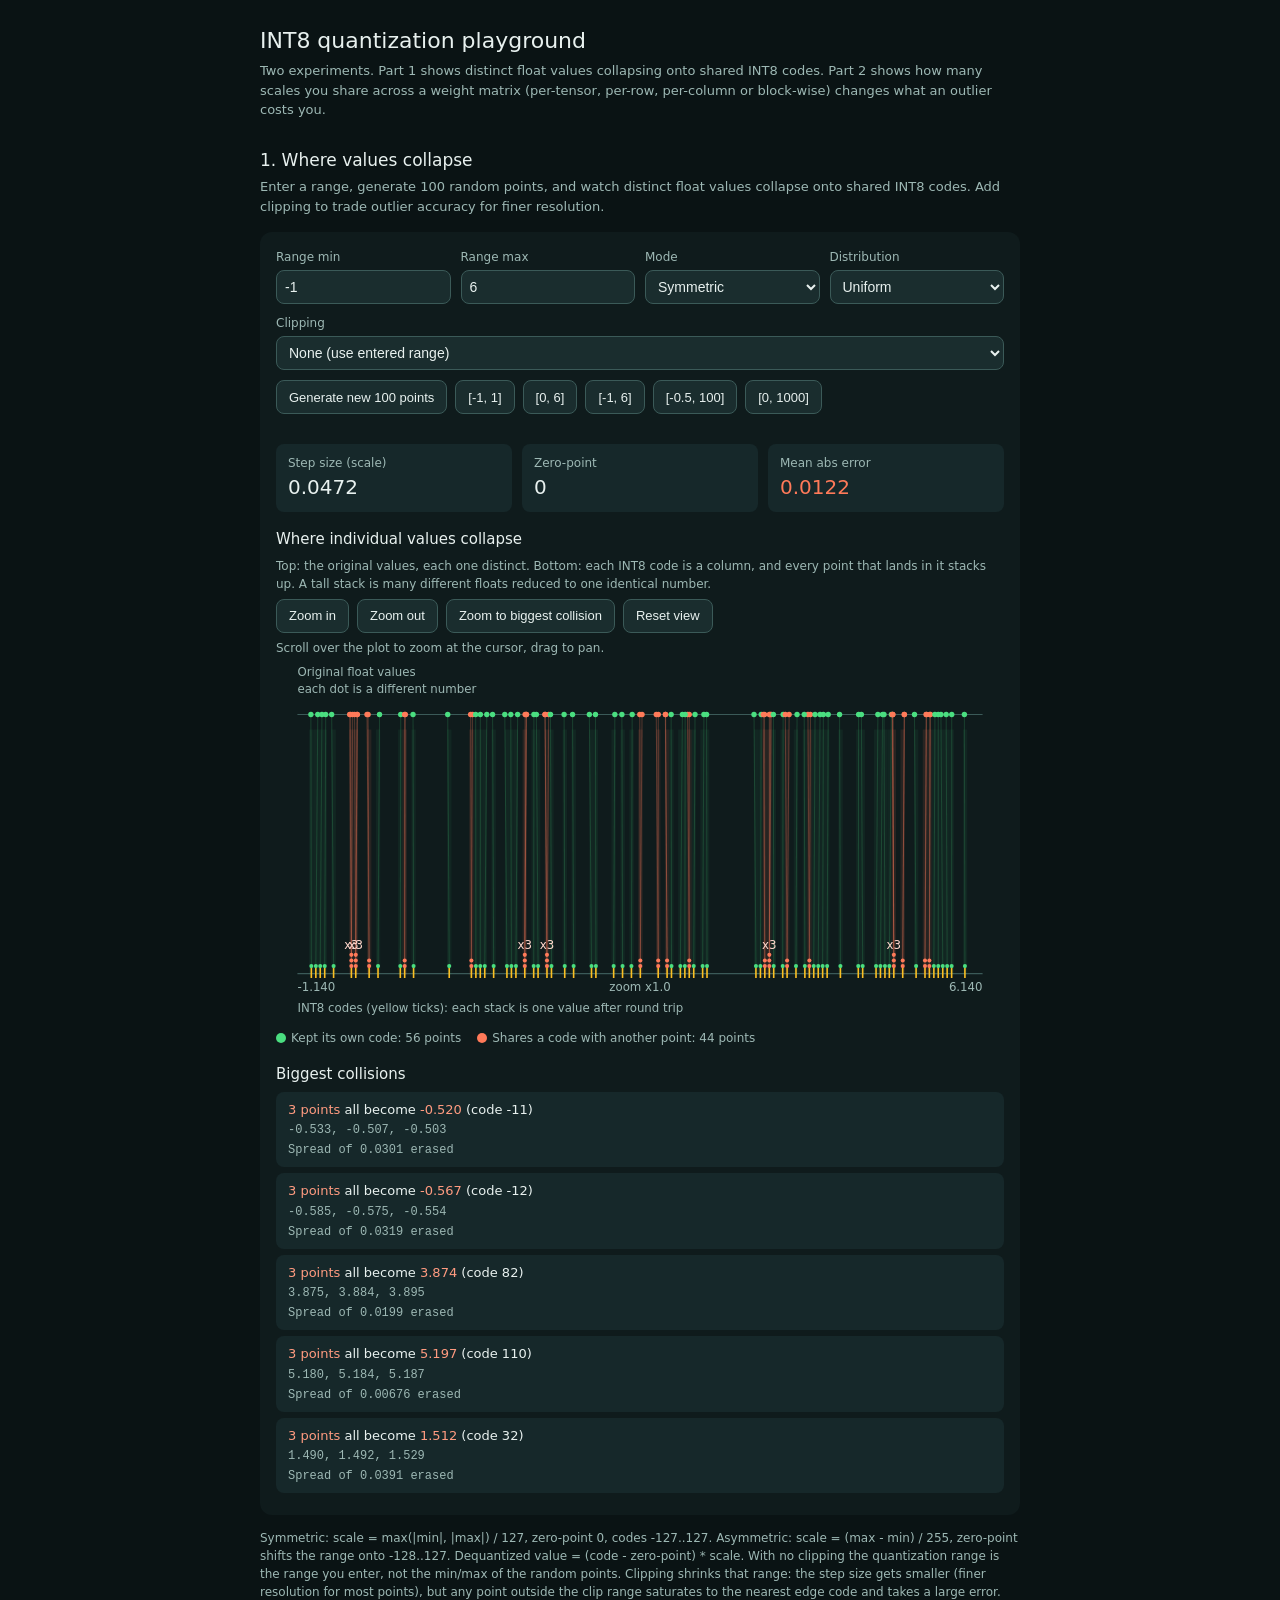
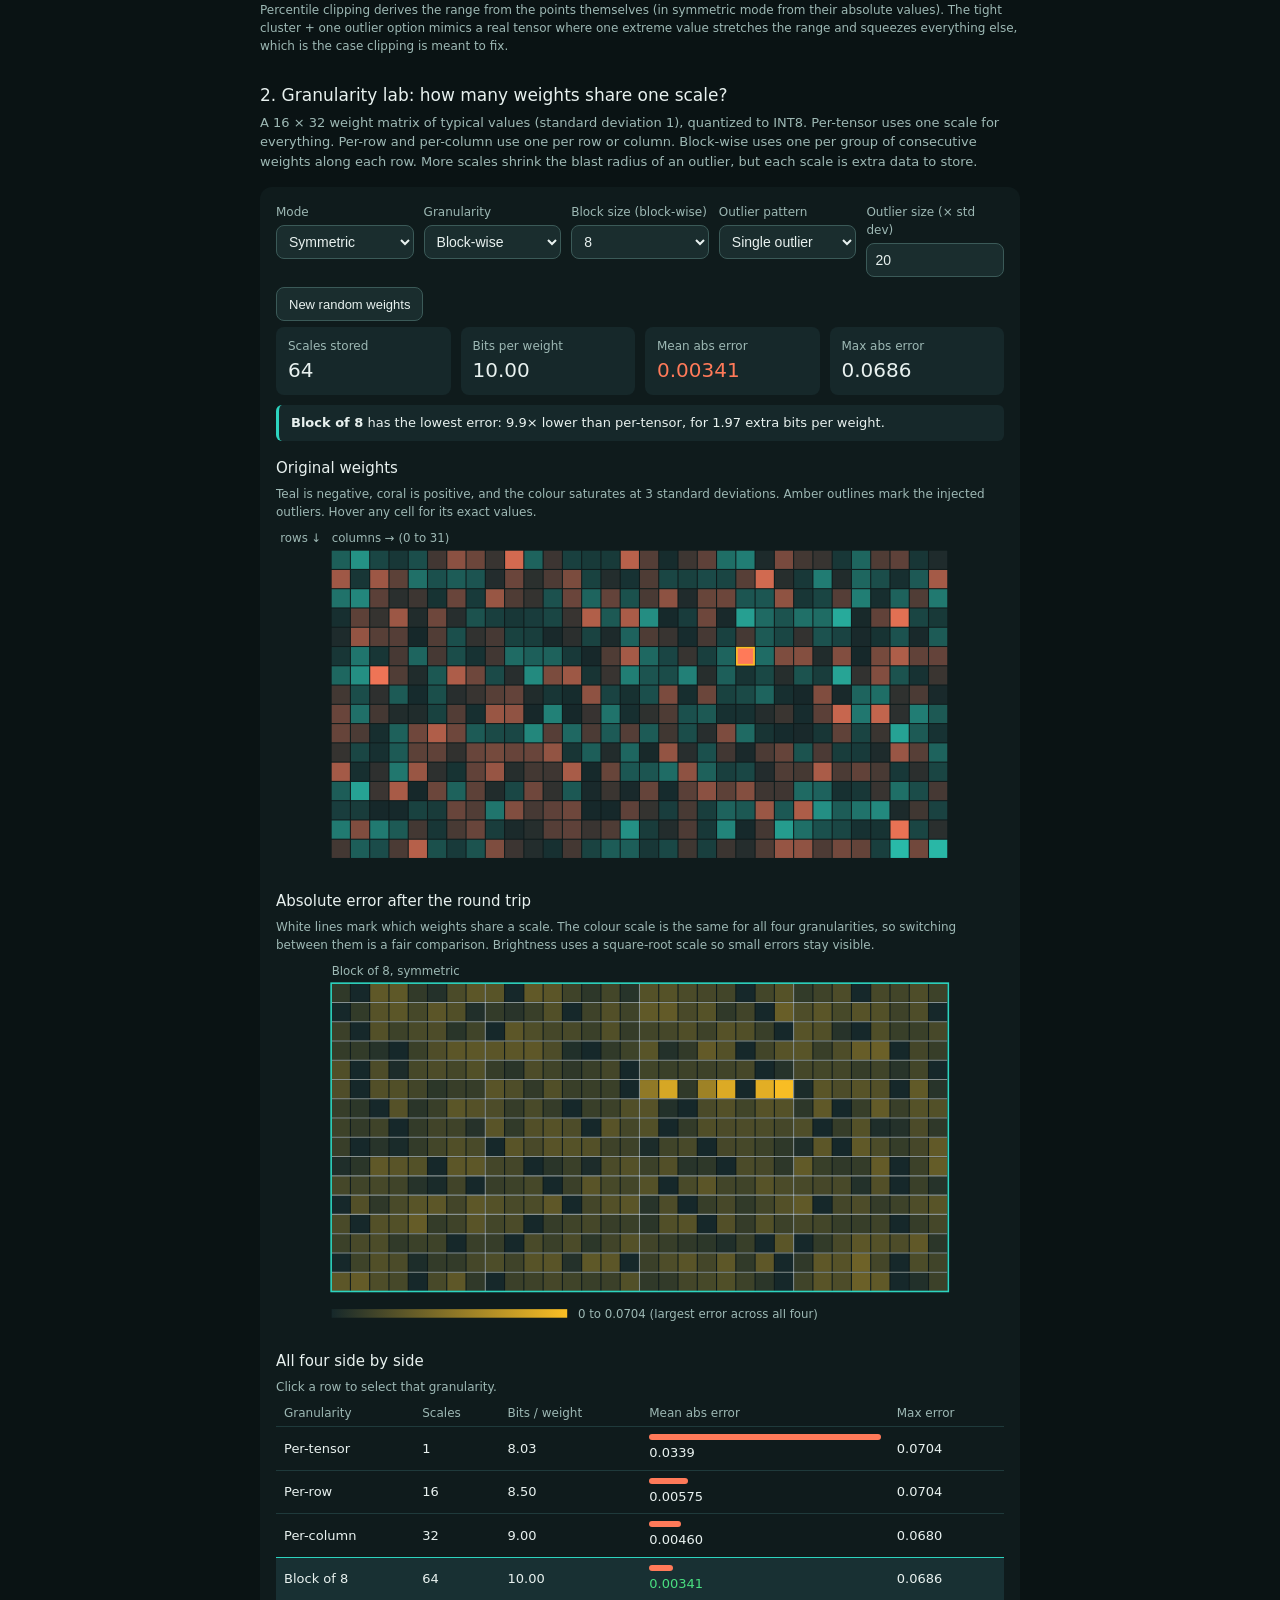
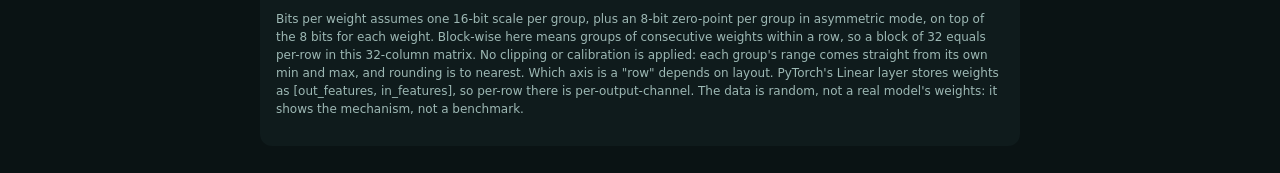
==== quantization-playground/index.html @ a9f08efc "Add INT8 quantization playground and link it under Projects Co-Authored-By: Claude Sonnet 5.5 <norep" ====
<!DOCTYPE html>
<html lang="en">
<head>
<meta charset="UTF-8">
<meta name="viewport" content="width=device-width, initial-scale=1">
<title>INT8 quantization playground</title>
<style>
  body{margin:0;background:#0a1314;color:#e8f1ef;font-family:system-ui,-apple-system,"Segoe UI",Roboto,sans-serif;font-size:14px;line-height:1.5}
  .wrap{max-width:760px;margin:0 auto;padding:24px 16px}
  h1{font-size:22px;font-weight:500;margin:0 0 4px}
  h2{font-size:15px;font-weight:500;margin:16px 0 6px}
  .sub{color:#9db8b4;font-size:13px;margin:0 0 16px}
  .sec{font-size:17px;font-weight:500;margin:28px 0 4px}
  .card{background:#0f1b1c;border-radius:12px;padding:16px;margin-bottom:8px}
  .card label{font-size:12px;color:#9db8b4;display:block;margin-bottom:4px}
  .card input,.card select{background:#1a2d2e;color:#e8f1ef;border:1px solid #3b5a58;border-radius:8px;height:34px;padding:0 8px;width:100%;font-size:14px;box-sizing:border-box}
  .card button{background:#1a2d2e;color:#e8f1ef;border:1px solid #3b5a58;border-radius:8px;height:34px;padding:0 12px;font-size:13px;cursor:pointer}
  .card button:hover{background:#244042}
  .card .row{display:grid;grid-template-columns:repeat(auto-fit,minmax(130px,1fr));gap:10px;margin-bottom:10px}
  .card .m{background:#16282a;border-radius:8px;padding:10px 12px}
  .card .m span{display:block;font-size:12px;color:#9db8b4}
  .card .m b{font-size:20px;font-weight:500}
  .card .m.hero b{color:#ff7a59}
  .card .m.clipc b{color:#fbbf24}
  .cmp{width:100%;border-collapse:collapse;font-size:13px}
  .cmp th{font-weight:500;color:#9db8b4;text-align:left;font-size:12px;padding:4px 8px}
  .cmp td{padding:7px 8px;border-top:1px solid #1f3a3b}
  .cmp tbody tr{cursor:pointer}
  .cmp tbody tr:hover td{background:#14282a}
  .cmp tr.sel td{background:#183033;border-top-color:#2dd4bf}
  .cmp .bar{height:6px;border-radius:3px;background:#ff7a59;margin-bottom:3px}
  .cmp .best{color:#4ade80}
  .insight{background:#16282a;border-left:3px solid #2dd4bf;border-radius:6px;padding:8px 12px;font-size:13px;margin:8px 0}
  .note{font-size:12px;color:#9db8b4}
  .g{background:#16282a;border-radius:8px;padding:8px 12px;margin-bottom:6px;font-size:13px}
  .g b{font-weight:500;color:#ff9b80}
  .g span{font-family:ui-monospace,Menlo,Consolas,monospace;font-size:12px;color:#9db8b4}
  .dot{display:inline-block;width:10px;height:10px;border-radius:50%;margin-right:5px;vertical-align:-1px}
</style>
</head>
<body>
<div class="wrap">
  <h1>INT8 quantization playground</h1>
  <p class="sub">Two experiments. Part 1 shows distinct float values collapsing onto shared INT8 codes. Part 2 shows how many scales you share across a weight matrix (per-tensor, per-row, per-column or block-wise) changes what an outlier costs you.</p>
  <h2 class="sec">1. Where values collapse</h2>
  <p class="sub">Enter a range, generate 100 random points, and watch distinct float values collapse onto shared INT8 codes. Add clipping to trade outlier accuracy for finer resolution.</p>
  <div id="qs" class="card">
    <div class="row">
      <div><label for="lo">Range min</label><input id="lo" type="number" value="-1" step="any"></div>
      <div><label for="hi">Range max</label><input id="hi" type="number" value="6" step="any"></div>
      <div><label for="mode">Mode</label><select id="mode"><option value="sym">Symmetric</option><option value="asym">Asymmetric</option></select></div>
      <div><label for="dist">Distribution</label><select id="dist"><option value="uni">Uniform</option><option value="gau">Gaussian (clustered)</option><option value="out">Tight cluster + one outlier</option></select></div>
    </div>
    <div class="row">
      <div><label for="clip">Clipping</label><select id="clip"><option value="none">None (use entered range)</option><option value="pct">Percentile of points</option><option value="man">Manual clip range</option></select></div>
      <div id="pctbox" style="display:none"><label for="pct">Keep central % of points</label><input id="pct" type="number" value="99" min="1" max="100" step="0.5"></div>
      <div id="manbox1" style="display:none"><label for="cmin">Clip min</label><input id="cmin" type="number" value="-1" step="any"></div>
      <div id="manbox2" style="display:none"><label for="cmax">Clip max</label><input id="cmax" type="number" value="3" step="any"></div>
    </div>
    <div style="display:flex;gap:8px;flex-wrap:wrap;margin-bottom:6px">
      <button id="go">Generate new 100 points</button>
      <button data-p="-1,1">[-1, 1]</button>
      <button data-p="0,6">[0, 6]</button>
      <button data-p="-1,6">[-1, 6]</button>
      <button data-p="-0.5,100">[-0.5, 100]</button>
      <button data-p="0,1000">[0, 1000]</button>
    </div>
    <div id="err" style="color:#ff7a59;font-size:13px;min-height:18px;margin-bottom:6px"></div>
    <div class="row" id="metrics"></div>

    <h2>Where individual values collapse</h2>
    <div class="note" style="margin-bottom:4px">Top: the original values, each one distinct. Bottom: each INT8 code is a column, and every point that lands in it stacks up. A tall stack is many different floats reduced to one identical number.</div>
    <div style="display:flex;gap:8px;align-items:center;flex-wrap:wrap;margin:6px 0">
      <button id="zin" aria-label="Zoom in">Zoom in</button>
      <button id="zout" aria-label="Zoom out">Zoom out</button>
      <button id="zbig">Zoom to biggest collision</button>
      <button id="zreset">Reset view</button>
    </div>
    <div class="note" style="margin-bottom:4px">Scroll over the plot to zoom at the cursor, drag to pan.</div>
    <svg id="strip" viewBox="0 0 680 335" width="100%" style="cursor:grab;touch-action:none" role="img" aria-label="Original float values on top, with points stacking in columns by the INT8 code they collapse into"></svg>
    <div class="note" id="legend" style="display:flex;gap:16px;flex-wrap:wrap;margin-top:4px"></div>

    <h2>Biggest collisions</h2>
    <div id="coll"></div>
  </div>
  <p class="note" style="margin-top:14px">
    Symmetric: scale = max(|min|, |max|) / 127, zero-point 0, codes -127..127.
    Asymmetric: scale = (max - min) / 255, zero-point shifts the range onto -128..127.
    Dequantized value = (code - zero-point) * scale. With no clipping the quantization range is the range you enter, not the min/max of the random points.
    Clipping shrinks that range: the step size gets smaller (finer resolution for most points), but any point outside the clip range saturates to the nearest edge code and takes a large error. Percentile clipping derives the range from the points themselves (in symmetric mode from their absolute values).
    The tight cluster + one outlier option mimics a real tensor where one extreme value stretches the range and squeezes everything else, which is the case clipping is meant to fix.
  </p>

  <h2 class="sec">2. Granularity lab: how many weights share one scale?</h2>
  <p class="sub">A 16 &times; 32 weight matrix of typical values (standard deviation 1), quantized to INT8. Per-tensor uses one scale for everything. Per-row and per-column use one per row or column. Block-wise uses one per group of consecutive weights along each row. More scales shrink the blast radius of an outlier, but each scale is extra data to store.</p>
  <div class="card" id="mx">
    <div class="row">
      <div><label for="m-mode">Mode</label><select id="m-mode"><option value="sym">Symmetric</option><option value="asym">Asymmetric</option></select></div>
      <div><label for="m-gran">Granularity</label><select id="m-gran"><option value="tensor">Per-tensor</option><option value="row">Per-row</option><option value="col">Per-column</option><option value="block" selected>Block-wise</option></select></div>
      <div><label for="m-b">Block size (block-wise)</label><select id="m-b"><option value="2">2</option><option value="4">4</option><option value="8" selected>8</option><option value="16">16</option><option value="32">32</option></select></div>
      <div><label for="m-out">Outlier pattern</label><select id="m-out"><option value="none">None</option><option value="one" selected>Single outlier</option><option value="few">Five scattered outliers</option><option value="col">One outlier column</option><option value="row">One outlier row</option></select></div>
      <div><label for="m-mag">Outlier size (&times; std dev)</label><input id="m-mag" type="number" value="20" min="1" step="1"></div>
    </div>
    <div style="display:flex;gap:8px;flex-wrap:wrap;margin-bottom:6px">
      <button id="m-new">New random weights</button>
    </div>
    <div class="row" id="m-metrics"></div>
    <div class="insight" id="m-insight"></div>

    <h2>Original weights</h2>
    <div class="note" style="margin-bottom:4px">Teal is negative, coral is positive, and the colour saturates at 3 standard deviations. Amber outlines mark the injected outliers. Hover any cell for its exact values.</div>
    <svg id="m-svg1" viewBox="0 0 680 320" width="100%" role="img" aria-label="Heatmap of a 16 by 32 weight matrix with outliers outlined"></svg>

    <h2>Absolute error after the round trip</h2>
    <div class="note" style="margin-bottom:4px" id="m-errnote"></div>
    <svg id="m-svg2" viewBox="0 0 680 345" width="100%" role="img" aria-label="Heatmap of absolute quantization error for the selected granularity"></svg>

    <h2>All four side by side</h2>
    <div class="note" style="margin-bottom:4px">Click a row to select that granularity.</div>
    <table class="cmp" id="m-cmp"></table>
    <p class="note" style="margin-top:10px">
      Bits per weight assumes one 16-bit scale per group, plus an 8-bit zero-point per group in asymmetric mode, on top of the 8 bits for each weight.
      Block-wise here means groups of consecutive weights within a row, so a block of 32 equals per-row in this 32-column matrix.
      No clipping or calibration is applied: each group's range comes straight from its own min and max, and rounding is to nearest.
      Which axis is a "row" depends on layout. PyTorch's Linear layer stores weights as [out_features, in_features], so per-row there is per-output-channel.
      The data is random, not a real model's weights: it shows the mechanism, not a benchmark.
    </p>
  </div>
</div>
<script>
const N=100;let pts=[];let view=null;let bigLevel=null;let lastS=1;
const $=id=>document.getElementById(id);
const fmt=x=>Math.abs(x)>=100?x.toFixed(1):Math.abs(x)>=1?x.toFixed(3):x.toPrecision(3);
function gauss(){let u=0,v=0;while(!u)u=Math.random();while(!v)v=Math.random();return Math.sqrt(-2*Math.log(u))*Math.cos(2*Math.PI*v)}
function gen(){
  const lo=parseFloat($('lo').value),hi=parseFloat($('hi').value);
  if(!(hi>lo)){return}
  const d=$('dist').value;
  pts=[];
  if(d==='out'){
    const c=(lo+hi)/2,w=(hi-lo)*0.02;
    for(let i=0;i<N-1;i++)pts.push(c-w/2+Math.random()*w);
    pts.push(hi);
    return;
  }
  for(let i=0;i<N;i++){
    if(d==='uni'){pts.push(lo+Math.random()*(hi-lo))}
    else{let x=(lo+hi)/2+gauss()*(hi-lo)/10;pts.push(Math.min(hi,Math.max(lo,x)))}
  }
}
function updateClipUI(){
  const m=$('clip').value;
  $('pctbox').style.display=m==='pct'?'':'none';
  $('manbox1').style.display=m==='man'?'':'none';
  $('manbox2').style.display=m==='man'?'':'none';
}
function run(){
  const lo=parseFloat($('lo').value),hi=parseFloat($('hi').value),mode=$('mode').value;
  const err=$('err');
  if(isNaN(lo)||isNaN(hi)){err.textContent='Enter both a min and a max.';return}
  if(!(hi>lo)){err.textContent='Max must be greater than min.';return}
  err.textContent='';
  if(!pts.length)gen();

  const cm=$('clip').value;
  let cl=lo,ch=hi,clipActive=false;
  if(cm==='pct'){
    const P=parseFloat($('pct').value);
    if(isNaN(P)||P<=0||P>100){err.textContent='Enter a percentage between 1 and 100.';return}
    if(mode==='sym'){
      const ab=pts.map(Math.abs).sort((x,y)=>x-y);
      const k=Math.min(N-1,Math.max(0,Math.floor(P/100*(N-1)+1e-9)));
      cl=-ab[k];ch=ab[k];
    }else{
      const srt=[...pts].sort((x,y)=>x-y);
      const ql=(1-P/100)/2,qu=1-ql;
      cl=srt[Math.min(N-1,Math.max(0,Math.ceil(ql*(N-1)-1e-9)))];
      ch=srt[Math.min(N-1,Math.max(0,Math.floor(qu*(N-1)+1e-9)))];
    }
    if(!(ch>cl)){err.textContent='That percentile collapses the clip range. Raise the percentage.';return}
    clipActive=true;
  }else if(cm==='man'){
    cl=parseFloat($('cmin').value);ch=parseFloat($('cmax').value);
    if(isNaN(cl)||isNaN(ch)){err.textContent='Enter both a clip min and a clip max.';return}
    if(!(ch>cl)){err.textContent='Clip max must be greater than clip min.';return}
    clipActive=true;
  }

  let s,zp,qmin,qmax;
  if(mode==='sym'){s=Math.max(Math.abs(cl),Math.abs(ch))/127;zp=0;qmin=-127;qmax=127}
  else{s=(ch-cl)/255;zp=-128-Math.round(cl/s);qmin=-128;qmax=127}
  lastS=s;
  const raw=pts.map(x=>Math.round(x/s)+zp);
  const clp=raw.map(c=>c<qmin||c>qmax);
  const q=raw.map(c=>Math.max(qmin,Math.min(qmax,c)));
  const dq=q.map(c=>(c-zp)*s);
  const mae=pts.reduce((acc,x,i)=>acc+Math.abs(x-dq[i]),0)/N;
  const nClip=clp.filter(Boolean).length;
  const cards=[['Step size (scale)',fmt(s),''],['Zero-point',zp,''],['Mean abs error',fmt(mae),' hero']];
  if(clipActive){
    cards.push(['Clip range',(mode==='sym'?'±'+fmt(ch):fmt(cl)+' to '+fmt(ch)),' clipc']);
    cards.push(['Clipped points',nClip,' clipc']);
  }
  $('metrics').innerHTML=cards.map(c=>'<div class="m'+c[2]+'"><span>'+c[0]+'</span><b>'+c[1]+'</b></div>').join('');

  const g=new Map();
  q.forEach((c,i)=>{if(!g.has(c))g.set(c,[]);g.get(c).push(i)});
  g.forEach(idx=>idx.sort((i,j)=>pts[i]-pts[j]));
  let shared=0,uniq=0;
  g.forEach(idx=>{if(idx.length>1)shared+=idx.length;else uniq++});
  const groups=[...g.entries()].filter(e=>e[1].length>1).sort((x,y)=>y[1].length-x[1].length);
  bigLevel=groups.length?(groups[0][0]-zp)*s:null;

  const W=640,X0=20,pad=(hi-lo)*0.02;
  if(!view)view=[lo-pad,hi+pad];
  const a=view[0],b=view[1];
  const X=v=>X0+(v-a)/(b-a)*W;
  const pxStep=s/(b-a)*W;
  const zf=(hi-lo)*1.04/(b-a);
  const TOP=50,BASE=285;
  const R=Math.max(1.5,Math.min(4,pxStep*0.45));
  const SP=2*R+1.5;
  const MAXV=Math.floor((BASE-110)/SP);
  const GREEN='#4ade80',CORAL='#ff7a59',AMBER='#fbbf24';
  const colFor=(i,n)=>clp[i]?AMBER:(n>1?CORAL:GREEN);
  let svg='<defs><clipPath id="cp"><rect x="20" y="0" width="640" height="300"/></clipPath></defs>';
  svg+='<line x1="20" y1="'+TOP+'" x2="660" y2="'+TOP+'" stroke="#3b5a58" stroke-width="1"/><line x1="20" y1="292" x2="660" y2="292" stroke="#3b5a58" stroke-width="1"/>';
  svg+='<g clip-path="url(#cp)">';
  g.forEach((idx,c)=>{
    const x=X((c-zp)*s),bw=Math.max(pxStep,1);
    const anyClip=idx.some(i=>clp[i]);
    svg+='<rect x="'+(x-bw/2).toFixed(1)+'" y="64" width="'+bw.toFixed(1)+'" height="'+(BASE+8-64)+'" fill="'+(anyClip?'rgba(251,191,36,0.12)':idx.length>1?'rgba(255,122,89,0.10)':'rgba(74,222,128,0.06)')+'"/>';
  });
  if(clipActive){
    [cl,ch].forEach(v=>{const x=X(v).toFixed(1);svg+='<line x1="'+x+'" y1="'+(TOP-6)+'" x2="'+x+'" y2="292" stroke="'+AMBER+'" stroke-width="1.2" stroke-dasharray="4 3"/>'});
  }
  g.forEach((idx,c)=>{
    const xs=X((c-zp)*s);
    idx.forEach((i,k)=>{
      const yk=BASE-Math.min(k,MAXV-1)*SP;
      svg+='<line x1="'+X(pts[i]).toFixed(1)+'" y1="'+TOP+'" x2="'+xs.toFixed(1)+'" y2="'+yk.toFixed(1)+'" stroke="'+colFor(i,idx.length)+'" stroke-opacity="'+(clp[i]?0.45:idx.length>1?0.28:0.18)+'" stroke-width="1"/>';
    });
  });
  g.forEach((idx,c)=>{
    const xs=X((c-zp)*s),n=idx.length;
    svg+='<line x1="'+xs.toFixed(1)+'" y1="286" x2="'+xs.toFixed(1)+'" y2="296" stroke="#fbbf24" stroke-width="1.5"/>';
    const vis=Math.min(n,MAXV);
    for(let k=0;k<vis;k++){svg+='<circle cx="'+xs.toFixed(1)+'" cy="'+(BASE-k*SP).toFixed(1)+'" r="'+R.toFixed(1)+'" fill="'+colFor(idx[k],n)+'"/>'}
    if(n>1&&(pxStep>=8||n>=3)){svg+='<text x="'+xs.toFixed(1)+'" y="'+(BASE-(vis-1)*SP-R-4).toFixed(1)+'" font-size="11" fill="#ffd7cc" text-anchor="middle">x'+n+'</text>'}
  });
  g.forEach((idx)=>{idx.forEach(i=>{svg+='<circle cx="'+X(pts[i]).toFixed(1)+'" cy="'+TOP+'" r="2.5" fill="'+colFor(i,idx.length)+'"/>'})});
  svg+='</g>';
  svg+='<text x="20" y="14" font-size="11" fill="#9db8b4">Original float values</text>';
  svg+='<text x="20" y="30" font-size="11" fill="#9db8b4">each dot is a different number</text>';
  svg+='<text x="20" y="308" font-size="11" fill="#9db8b4">'+fmt(a)+'</text><text x="340" y="308" font-size="11" fill="#9db8b4" text-anchor="middle">zoom x'+zf.toFixed(1)+'</text><text x="660" y="308" font-size="11" fill="#9db8b4" text-anchor="end">'+fmt(b)+'</text>';
  svg+='<text x="20" y="328" font-size="11" fill="#9db8b4">INT8 codes (yellow ticks): each stack is one value after round trip</text>';
  $('strip').innerHTML=svg;

  const nOwn=pts.filter((x,i)=>!clp[i]&&g.get(q[i]).length===1).length;
  const nShared=pts.filter((x,i)=>!clp[i]&&g.get(q[i]).length>1).length;
  let leg='<span><span class="dot" style="background:#4ade80"></span>Kept its own code: '+nOwn+' points</span><span><span class="dot" style="background:#ff7a59"></span>Shares a code with another point: '+nShared+' points</span>';
  if(clipActive)leg+='<span><span class="dot" style="background:#fbbf24"></span>Clipped, saturated to the edge: '+nClip+' points</span><span>Dashed lines mark the clip range</span>';
  $('legend').innerHTML=leg;

  $('coll').innerHTML=groups.length?groups.slice(0,5).map(([c,idx])=>{
    const vals=idx.map(i=>pts[i]);
    const sp=vals[vals.length-1]-vals[0];
    const shown=vals.slice(0,6).map(fmt).join(', ')+(vals.length>6?', +'+(vals.length-6)+' more':'');
    const k=idx.filter(i=>clp[i]).length;
    return '<div class="g"><b>'+idx.length+' points</b> all become <b>'+fmt((c-zp)*s)+'</b> (code '+c+')'+(k?' <span>includes '+k+' clipped</span>':'')+'<br><span>'+shown+'</span><br><span>Spread of '+fmt(sp)+' erased</span></div>';
  }).join(''):'<div class="note">No two points share a code in this setup. Try the tight cluster + outlier distribution, or a wider range.</div>';
}
$('go').onclick=()=>{gen();run()};
['lo','hi','mode'].forEach(id=>$(id).addEventListener('input',()=>{if(id!=='mode'){view=null;gen()}run()}));
$('dist').addEventListener('change',()=>{view=null;gen();run()});
$('clip').addEventListener('change',()=>{updateClipUI();run()});
['pct','cmin','cmax'].forEach(id=>$(id).addEventListener('input',run));
document.querySelectorAll('[data-p]').forEach(b=>b.onclick=()=>{const p=b.dataset.p.split(',');$('lo').value=p[0];$('hi').value=p[1];view=null;gen();run()});
function zoom(f,cx){
  const lo=parseFloat($('lo').value),hi=parseFloat($('hi').value);
  if(!view||!(hi>lo))return;
  const c=cx==null?(view[0]+view[1])/2:cx;
  const a=c-(c-view[0])*f,b=c+(view[1]-c)*f;
  const full=(hi-lo)*1.04;
  if(b-a>=full){view=null;run();return}
  if(b-a<full/5000)return;
  view=[a,b];run();
}
$('zin').onclick=()=>zoom(0.5);
$('zout').onclick=()=>zoom(2);
$('zreset').onclick=()=>{view=null;run()};
$('zbig').onclick=()=>{
  if(bigLevel==null){$('err').textContent='No shared codes to zoom to yet.';return}
  view=[bigLevel-20*lastS,bigLevel+20*lastS];run();
};
const st=$('strip');
function svgX(e){const r=st.getBoundingClientRect();return (e.clientX-r.left)/r.width*680}
function valAt(e){return view[0]+(svgX(e)-20)/640*(view[1]-view[0])}
st.addEventListener('wheel',e=>{e.preventDefault();if(view)zoom(e.deltaY<0?0.8:1.25,valAt(e))},{passive:false});
let drag=null;
st.addEventListener('pointerdown',e=>{if(!view)return;drag={x:svgX(e),v:[view[0],view[1]]};st.setPointerCapture(e.pointerId);st.style.cursor='grabbing'});
st.addEventListener('pointermove',e=>{if(!drag)return;const dx=(svgX(e)-drag.x)/640*(drag.v[1]-drag.v[0]);view=[drag.v[0]-dx,drag.v[1]-dx];run()});
st.addEventListener('pointerup',()=>{drag=null;st.style.cursor='grab'});
updateClipUI();
gen();run();

/* ---------- Part 2: granularity lab ---------- */
const MR=16,MC=32,CELL=18,MX0=52,OUT_R=5,OUT_C=21;
let mseed=42,mBase=null;
function rng(a){return function(){a|=0;a=a+0x6D2B79F5|0;let t=Math.imul(a^a>>>15,1|a);t=t+Math.imul(t^t>>>7,61|t)^t;return((t^t>>>14)>>>0)/4294967296}}
function mGen(seed){
  const r=rng(seed);
  const g=()=>{let u=0,v=0;while(!u)u=r();while(!v)v=r();return Math.sqrt(-2*Math.log(u))*Math.cos(2*Math.PI*v)};
  const base=[],aux=[],sgn=[];
  for(let i=0;i<MR*MC;i++){base.push(g());aux.push(r());sgn.push(r()<0.5?-1:1)}
  const few=new Set();
  while(few.size<5)few.add(Math.floor(r()*MR*MC));
  mBase={base,aux,sgn,few:[...few]};
}
function mWeights(){
  const pat=$('m-out').value,mg=parseFloat($('m-mag').value);
  const m=isNaN(mg)||mg<1?1:mg;
  const w=mBase.base.slice(),isOut=new Array(MR*MC).fill(false);
  const setOut=i=>{w[i]=mBase.sgn[i]*m*(0.8+0.4*mBase.aux[i]);isOut[i]=true};
  if(pat==='one')setOut(OUT_R*MC+OUT_C);
  else if(pat==='few')mBase.few.forEach(setOut);
  else if(pat==='col'){for(let r=0;r<MR;r++)setOut(r*MC+OUT_C)}
  else if(pat==='row'){for(let c=0;c<MC;c++)setOut(OUT_R*MC+c)}
  return {w,isOut};
}
function mGroups(kind,B){
  const G=[];
  if(kind==='tensor'){G.push([...Array(MR*MC).keys()])}
  else if(kind==='row'){for(let r=0;r<MR;r++){const g=[];for(let c=0;c<MC;c++)g.push(r*MC+c);G.push(g)}}
  else if(kind==='col'){for(let c=0;c<MC;c++){const g=[];for(let r=0;r<MR;r++)g.push(r*MC+c);G.push(g)}}
  else{for(let r=0;r<MR;r++)for(let c0=0;c0<MC;c0+=B){const g=[];for(let c=c0;c<Math.min(MC,c0+B);c++)g.push(r*MC+c);G.push(g)}}
  return G;
}
function mQuant(w,groups,mode){
  const dq=new Array(w.length);
  groups.forEach(g=>{
    let mn=Infinity,mx=-Infinity;
    g.forEach(i=>{if(w[i]<mn)mn=w[i];if(w[i]>mx)mx=w[i]});
    let s,zp,qmin,qmax;
    if(mode==='sym'){const a=Math.max(Math.abs(mn),Math.abs(mx));s=a>0?a/127:1;zp=0;qmin=-127;qmax=127}
    else{
      qmin=-128;qmax=127;
      if(mx>mn){s=(mx-mn)/255;zp=-128-Math.round(mn/s)}
      else{const a=Math.abs(mx);s=a>0?a/127:1;zp=0}
    }
    g.forEach(i=>{const q=Math.max(qmin,Math.min(qmax,Math.round(w[i]/s)+zp));dq[i]=(q-zp)*s});
  });
  return dq;
}
function mStats(w,dq,groups,mode){
  let sum=0,mxe=0;const err=new Array(w.length);
  for(let i=0;i<w.length;i++){const e=Math.abs(w[i]-dq[i]);err[i]=e;sum+=e;if(e>mxe)mxe=e}
  const n=groups.length;
  return {err,mae:sum/w.length,mxe,n,bits:8+n*(16+(mode==='asym'?8:0))/w.length};
}
const hexRGB=h=>[parseInt(h.slice(1,3),16),parseInt(h.slice(3,5),16),parseInt(h.slice(5,7),16)];
const mixC=(a,b,t)=>'rgb('+a.map((x,i)=>Math.round(x+(b[i]-x)*t)).join(',')+')';
const C_BG=hexRGB('#16282a'),C_TEAL=hexRGB('#2dd4bf'),C_CORAL=hexRGB('#ff7a59'),C_AMB=hexRGB('#fbbf24');
function mRun(){
  if(!mBase)mGen(mseed);
  const mode=$('m-mode').value,sel=$('m-gran').value,B=parseInt($('m-b').value,10);
  const {w,isOut}=mWeights();
  const kinds=[['tensor','Per-tensor'],['row','Per-row'],['col','Per-column'],['block','Block of '+B]];
  const res={};
  kinds.forEach(([k])=>{const G=mGroups(k,B);const dq=mQuant(w,G,mode);res[k]=Object.assign({G,dq},mStats(w,dq,G,mode))});
  const emax=Math.max.apply(null,kinds.map(([k])=>res[k].mxe))||1;
  const cur=res[sel],curLabel=kinds.find(k=>k[0]===sel)[1];

  const cards=[['Scales stored',cur.n,'']];
  if(mode==='asym')cards.push(['Zero-points stored',cur.n,'']);
  cards.push(['Bits per weight',cur.bits.toFixed(2),''],['Mean abs error',fmt(cur.mae),' hero'],['Max abs error',fmt(cur.mxe),'']);
  $('m-metrics').innerHTML=cards.map(c=>'<div class="m'+c[2]+'"><span>'+c[0]+'</span><b>'+c[1]+'</b></div>').join('');

  const bestK=kinds.reduce((a,b)=>res[b[0]].mae<res[a[0]].mae?b:a);
  const ratio=res.tensor.mae/res[bestK[0]].mae;
  let ins;
  if(ratio<1.1)ins='All four granularities land within about 10% of each other here, so extra scales mostly just cost storage. Try adding an outlier.';
  else ins='<b>'+bestK[1]+'</b> has the lowest error: '+ratio.toFixed(1)+'&times; lower than per-tensor, for '+(res[bestK[0]].bits-res.tensor.bits).toFixed(2)+' extra bits per weight.';
  $('m-insight').innerHTML=ins;

  const X=c=>MX0+c*CELL;
  let s1='<text x="4" y="16" font-size="11" fill="#9db8b4">rows &darr;</text><text x="'+MX0+'" y="16" font-size="11" fill="#9db8b4">columns &rarr; (0 to '+(MC-1)+')</text>';
  for(let r=0;r<MR;r++)for(let c=0;c<MC;c++){
    const i=r*MC+c,v=w[i],t=Math.min(1,Math.abs(v)/3);
    s1+='<rect x="'+X(c)+'" y="'+(24+r*CELL)+'" width="'+(CELL-1)+'" height="'+(CELL-1)+'" fill="'+(v<0?mixC(C_BG,C_TEAL,t):mixC(C_BG,C_CORAL,t))+'"><title>row '+r+', col '+c+': '+fmt(v)+'</title></rect>';
    if(isOut[i])s1+='<rect x="'+(X(c)+0.5)+'" y="'+(24.5+r*CELL)+'" width="'+(CELL-2)+'" height="'+(CELL-2)+'" fill="none" stroke="#fbbf24" stroke-width="1.5" pointer-events="none"/>';
  }
  $('m-svg1').innerHTML=s1;

  const bd=cur.dq,er=cur.err;
  let s2='<defs><linearGradient id="eg"><stop offset="0" stop-color="#16282a"/><stop offset="1" stop-color="#fbbf24"/></linearGradient></defs>';
  s2+='<text x="'+MX0+'" y="16" font-size="11" fill="#9db8b4">'+curLabel+', '+(mode==='sym'?'symmetric':'asymmetric')+'</text>';
  for(let r=0;r<MR;r++)for(let c=0;c<MC;c++){
    const i=r*MC+c,t=Math.sqrt(Math.min(1,er[i]/emax));
    s2+='<rect x="'+X(c)+'" y="'+(24+r*CELL)+'" width="'+(CELL-1)+'" height="'+(CELL-1)+'" fill="'+mixC(C_BG,C_AMB,t)+'"><title>row '+r+', col '+c+': '+fmt(w[i])+' becomes '+fmt(bd[i])+', error '+fmt(er[i])+'</title></rect>';
  }
  const LN='stroke="#e8f1ef" stroke-opacity="0.55" stroke-width="1" pointer-events="none"';
  const yb=24+MR*CELL,xr=X(MC)-1;
  if(sel==='row'||sel==='block')for(let r=1;r<MR;r++)s2+='<line x1="'+MX0+'" y1="'+(24+r*CELL-0.5)+'" x2="'+xr+'" y2="'+(24+r*CELL-0.5)+'" '+LN+'/>';
  if(sel==='col')for(let c=1;c<MC;c++)s2+='<line x1="'+(X(c)-0.5)+'" y1="24" x2="'+(X(c)-0.5)+'" y2="'+(yb-1)+'" '+LN+'/>';
  if(sel==='block')for(let c=B;c<MC;c+=B)s2+='<line x1="'+(X(c)-0.5)+'" y1="24" x2="'+(X(c)-0.5)+'" y2="'+(yb-1)+'" '+LN+'/>';
  s2+='<rect x="'+(MX0-0.5)+'" y="23.5" width="'+(xr-MX0+1.5)+'" height="'+(MR*CELL)+'" fill="none" stroke="#2dd4bf" stroke-width="1.5" pointer-events="none"/>';
  s2+='<rect x="'+MX0+'" y="'+(yb+16)+'" width="220" height="8" fill="url(#eg)"/>';
  s2+='<text x="'+(MX0+230)+'" y="'+(yb+24)+'" font-size="11" fill="#9db8b4">0 to '+fmt(emax)+' (largest error across all four)</text>';
  $('m-svg2').innerHTML=s2;
  $('m-errnote').innerHTML='White lines mark which weights share a scale'+(sel==='tensor'?' (here: all of them, so there are none)':'')+'. The colour scale is the same for all four granularities, so switching between them is a fair comparison. Brightness uses a square-root scale so small errors stay visible.';

  const best=Math.min.apply(null,kinds.map(([k])=>res[k].mae)),mm=Math.max.apply(null,kinds.map(([k])=>res[k].mae))||1;
  let t='<thead><tr><th>Granularity</th><th>Scales</th><th>Bits / weight</th><th style="width:34%">Mean abs error</th><th>Max error</th></tr></thead><tbody>';
  kinds.forEach(([k,label])=>{
    const r=res[k];
    t+='<tr data-k="'+k+'" class="'+(k===sel?'sel':'')+'"><td>'+label+'</td><td>'+r.n+'</td><td>'+r.bits.toFixed(2)+'</td><td class="'+(r.mae===best?'best':'')+'"><div class="bar" style="width:'+Math.max(2,r.mae/mm*100).toFixed(1)+'%"></div>'+fmt(r.mae)+'</td><td>'+fmt(r.mxe)+'</td></tr>';
  });
  $('m-cmp').innerHTML=t+'</tbody>';
  document.querySelectorAll('#m-cmp tr[data-k]').forEach(tr=>tr.onclick=()=>{$('m-gran').value=tr.dataset.k;mRun()});
}
['m-mode','m-gran','m-b','m-out'].forEach(id=>$(id).addEventListener('change',mRun));
$('m-mag').addEventListener('input',mRun);
$('m-new').onclick=()=>{mseed=(Math.random()*1e9)|0;mGen(mseed);mRun()};
mRun();
</script>
</body>
</html>
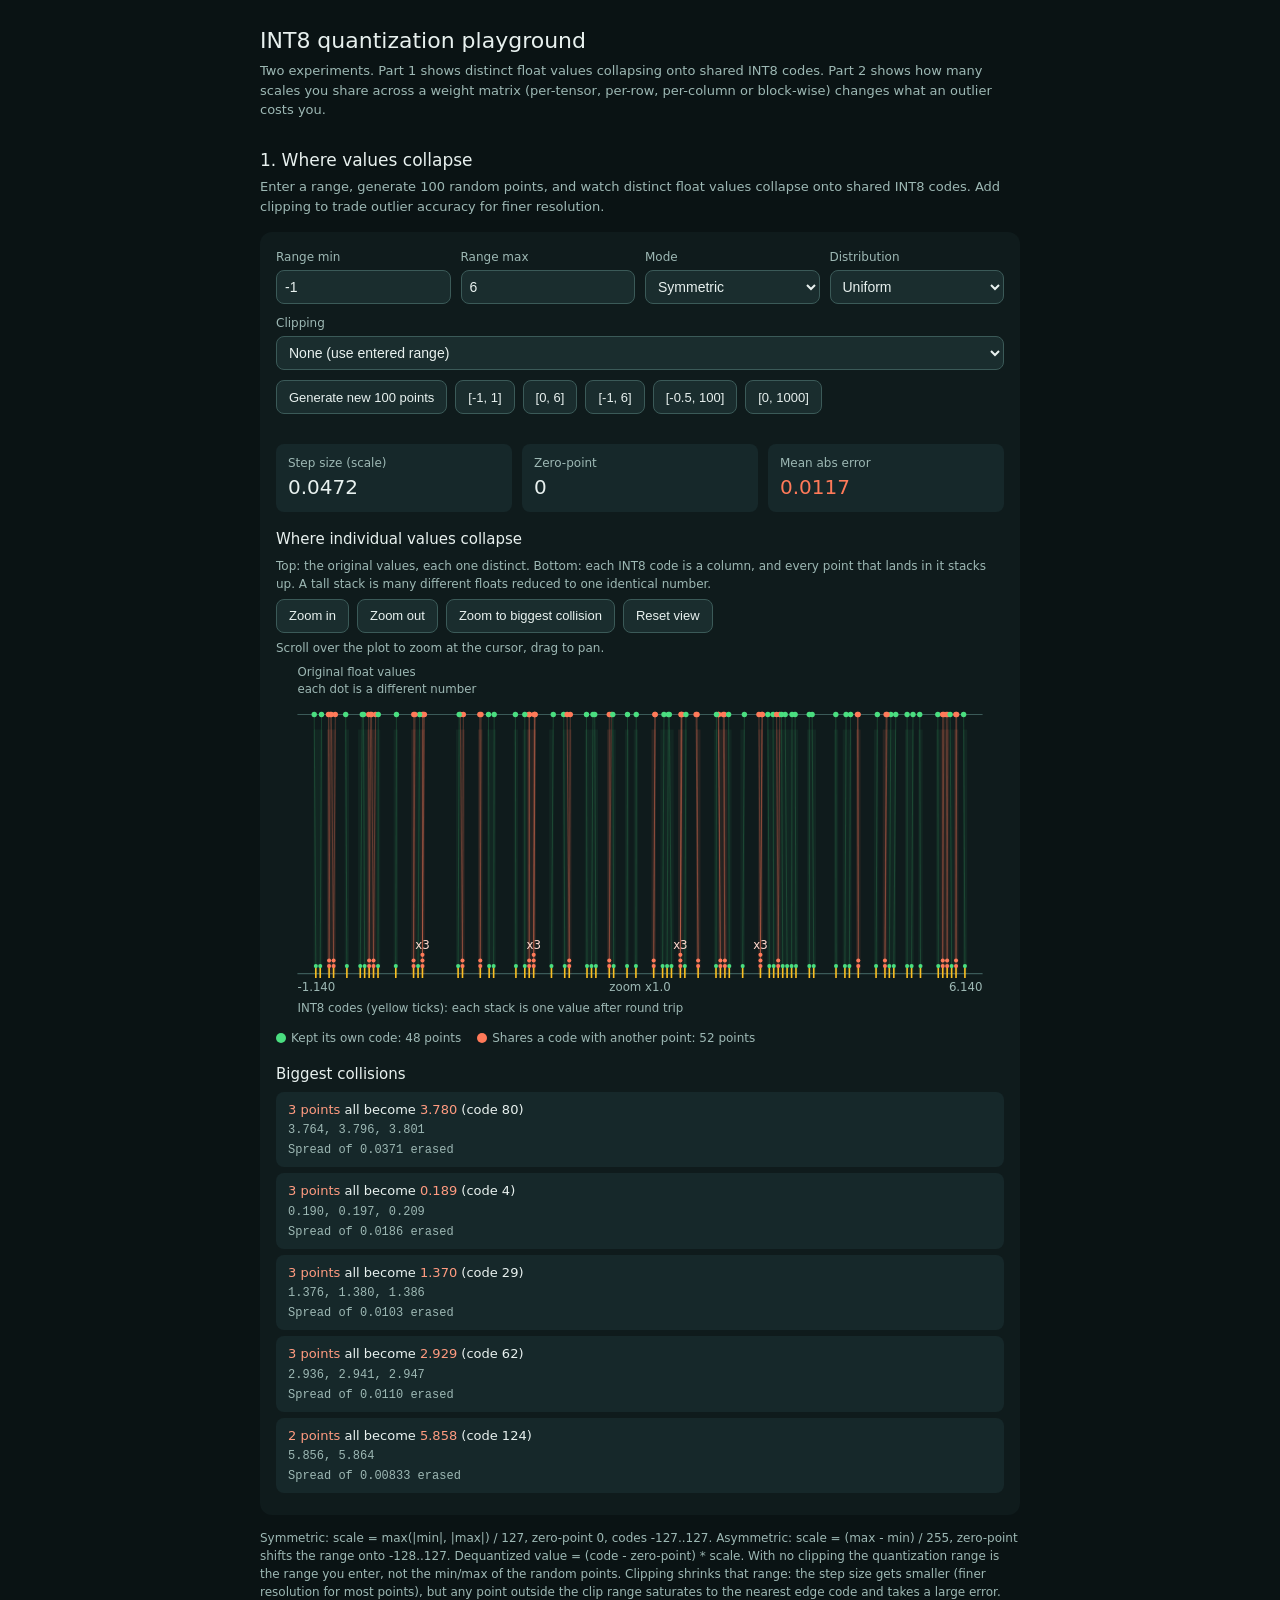
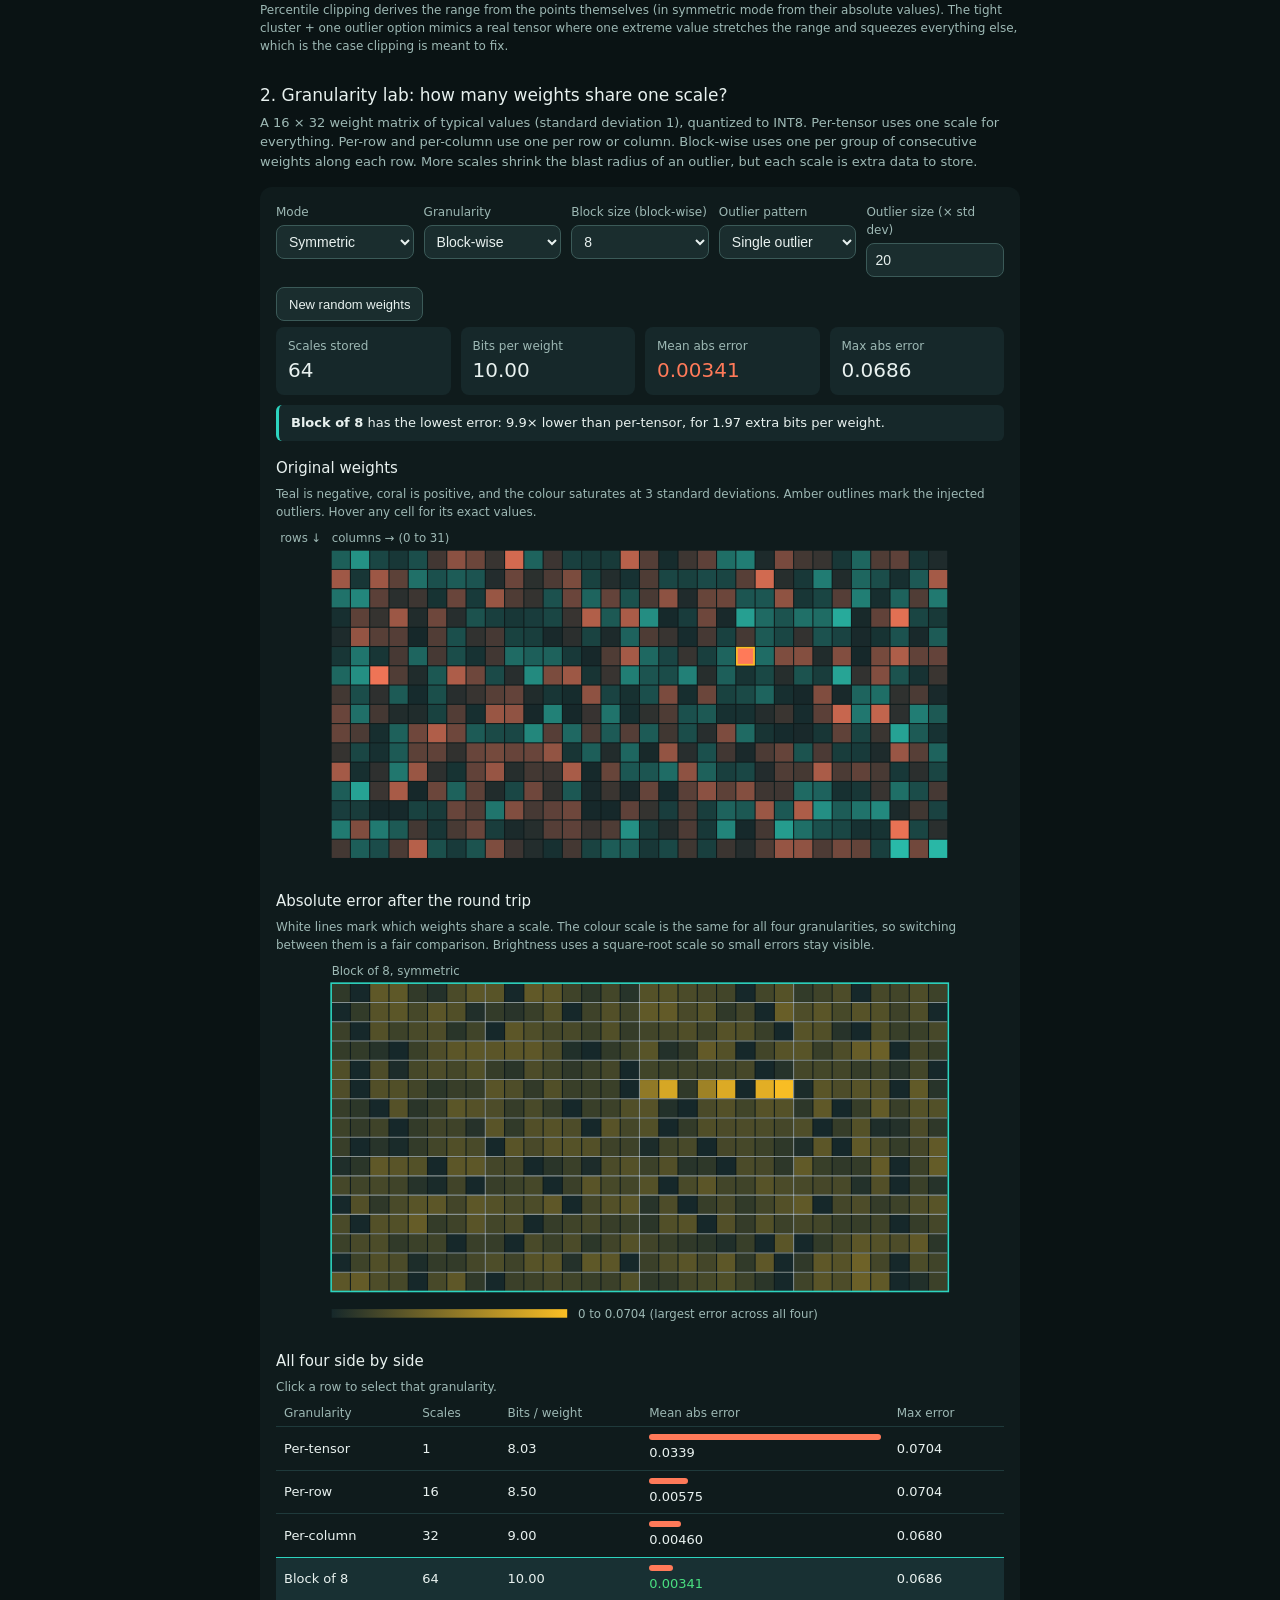
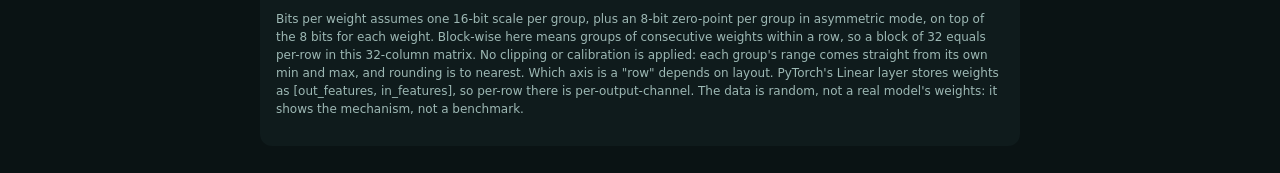
==== commit 06f5b0c6: "Avoid overlapping stack count labels in quantization playground Co-Authored-By: Claude Sonnet 5.5 <n" ====
--- a/quantization-playground/index.html
+++ b/quantization-playground/index.html
@@ -241,12 +241,21 @@
       svg+='<line x1="'+X(pts[i]).toFixed(1)+'" y1="'+TOP+'" x2="'+xs.toFixed(1)+'" y2="'+yk.toFixed(1)+'" stroke="'+colFor(i,idx.length)+'" stroke-opacity="'+(clp[i]?0.45:idx.length>1?0.28:0.18)+'" stroke-width="1"/>';
     });
   });
+  const labels=[];
   g.forEach((idx,c)=>{
     const xs=X((c-zp)*s),n=idx.length;
     svg+='<line x1="'+xs.toFixed(1)+'" y1="286" x2="'+xs.toFixed(1)+'" y2="296" stroke="#fbbf24" stroke-width="1.5"/>';
     const vis=Math.min(n,MAXV);
     for(let k=0;k<vis;k++){svg+='<circle cx="'+xs.toFixed(1)+'" cy="'+(BASE-k*SP).toFixed(1)+'" r="'+R.toFixed(1)+'" fill="'+colFor(idx[k],n)+'"/>'}
-    if(n>1&&(pxStep>=8||n>=3)){svg+='<text x="'+xs.toFixed(1)+'" y="'+(BASE-(vis-1)*SP-R-4).toFixed(1)+'" font-size="11" fill="#ffd7cc" text-anchor="middle">x'+n+'</text>'}
+    if(n>1&&(pxStep>=8||n>=3))labels.push({n:n,x:xs,y:BASE-(vis-1)*SP-R-4});
+  });
+  labels.sort((p,q)=>q.n-p.n);
+  const placed=[];
+  labels.forEach(L=>{
+    const hw=(String(L.n).length+1)*3.4+2,box={l:L.x-hw,r:L.x+hw,t:L.y-11,b:L.y+2};
+    if(placed.some(o=>box.l<o.r&&box.r>o.l&&box.t<o.b&&box.b>o.t))return;
+    placed.push(box);
+    svg+='<text x="'+L.x.toFixed(1)+'" y="'+L.y.toFixed(1)+'" font-size="11" fill="#ffd7cc" text-anchor="middle">x'+L.n+'</text>';
   });
   g.forEach((idx)=>{idx.forEach(i=>{svg+='<circle cx="'+X(pts[i]).toFixed(1)+'" cy="'+TOP+'" r="2.5" fill="'+colFor(i,idx.length)+'"/>'})});
   svg+='</g>';
